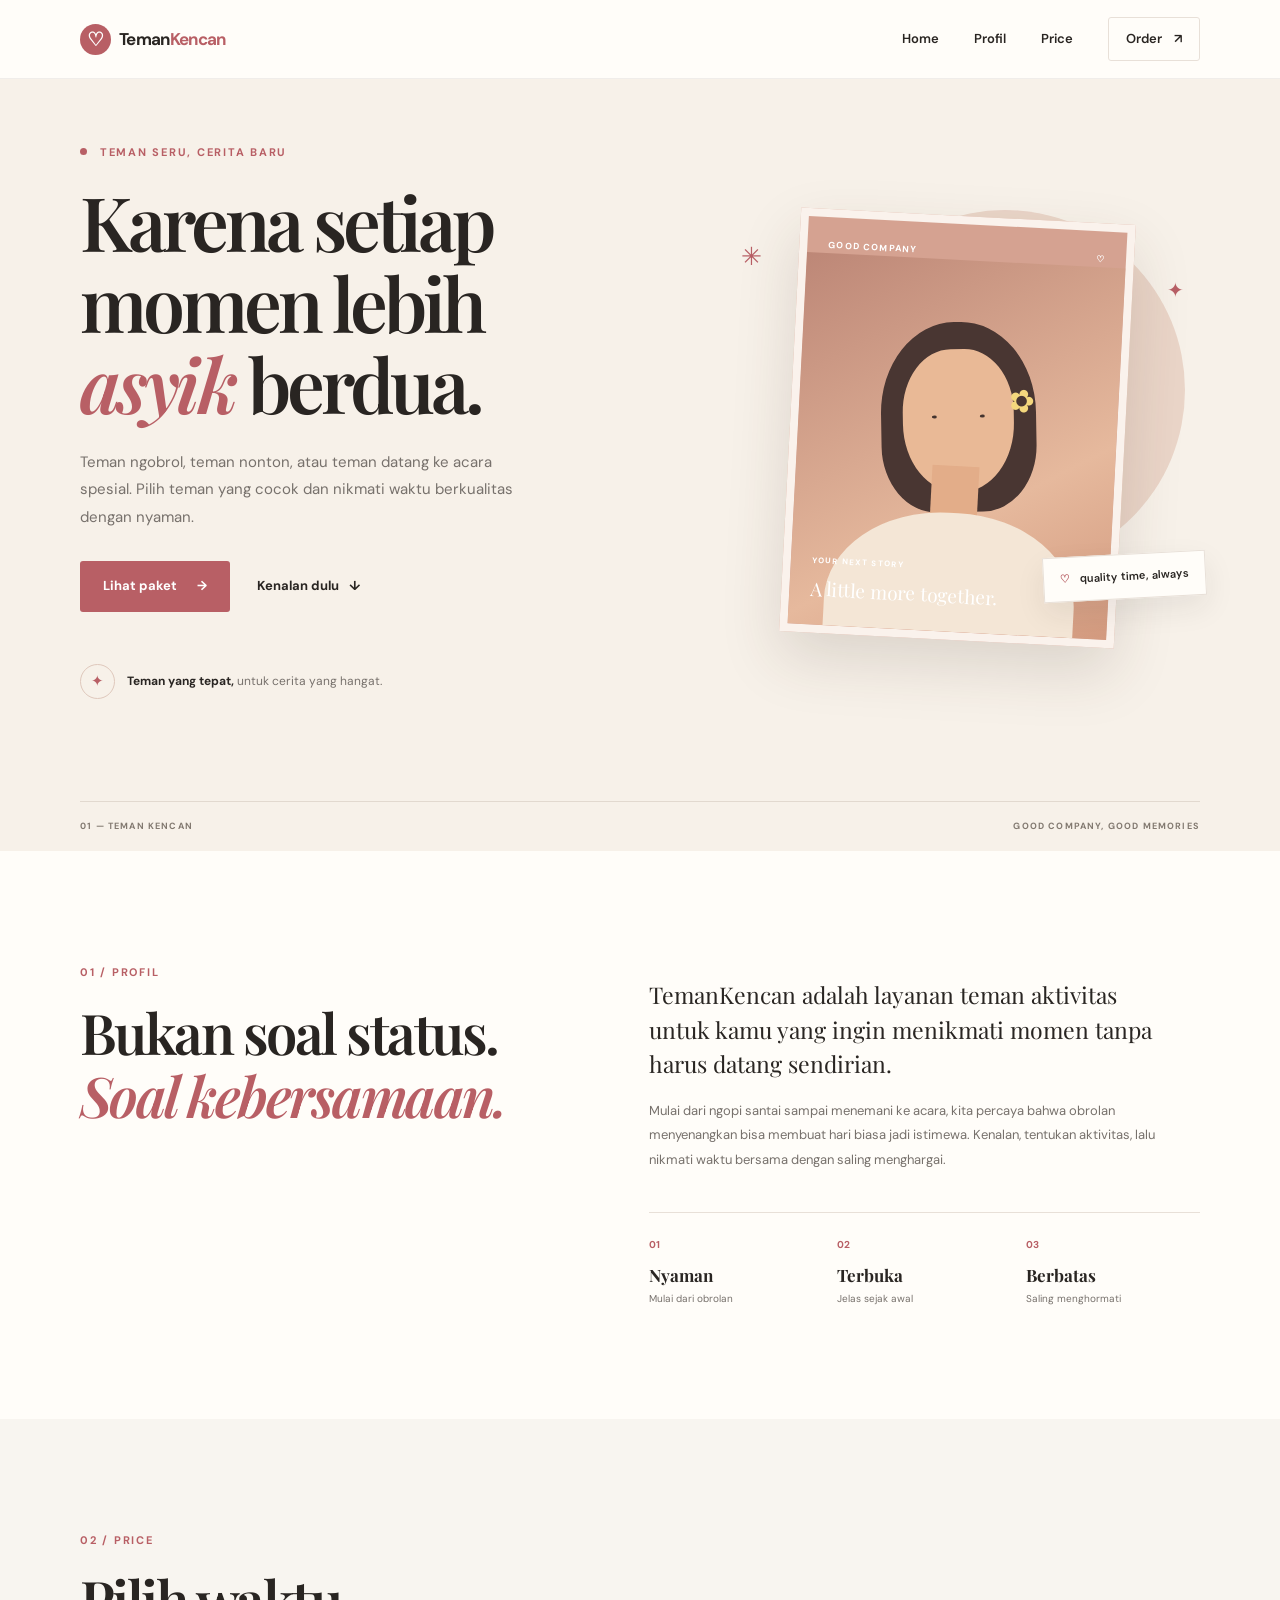
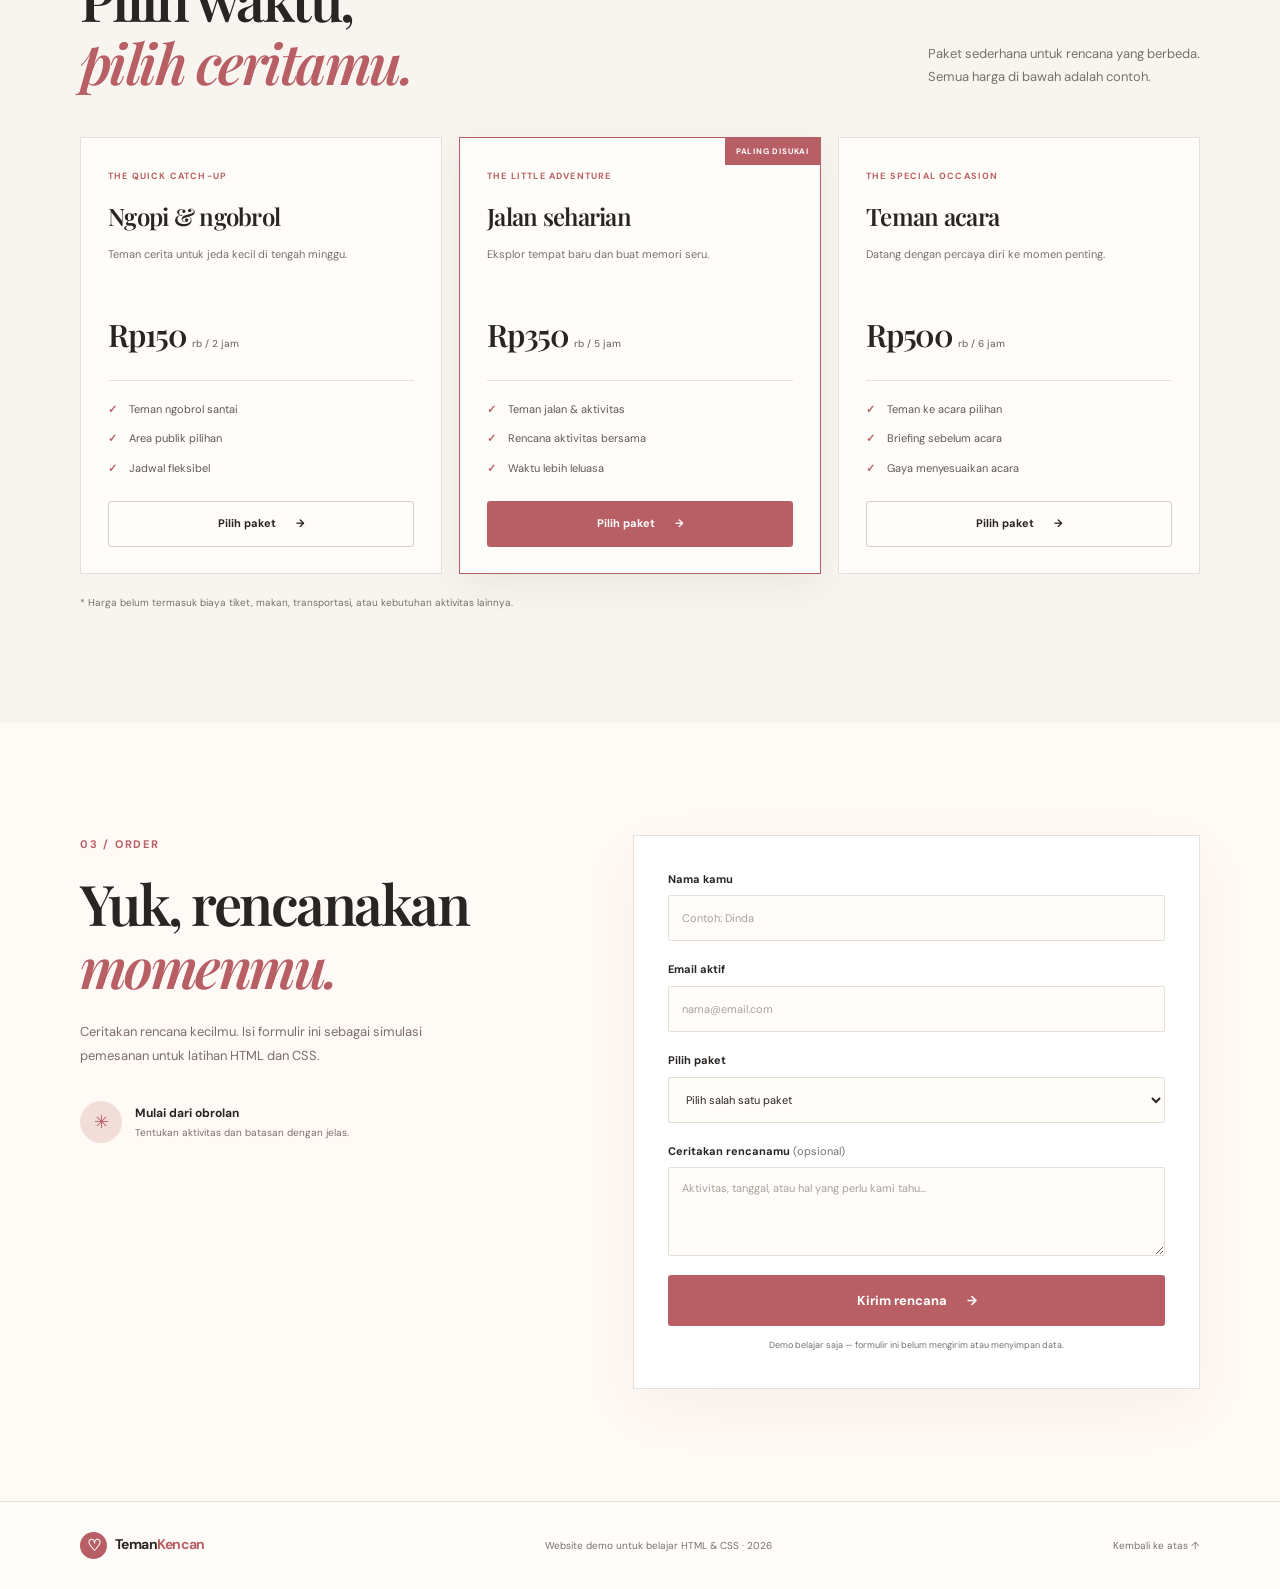
==== index.html @ c17d7fa7 "Add files via upload" ====
<!DOCTYPE html>
<html lang="id">
<head>
  <meta charset="UTF-8">
  <meta name="viewport" content="width=device-width, initial-scale=1.0">
  <meta name="description" content="TemanKencan — teman ngobrol dan teman jalan untuk momen spesialmu.">
  <title>TemanKencan — Teman untuk Momenmu</title>

  <!-- Menghubungkan file HTML ini dengan stylesheet eksternal. -->
  <link rel="stylesheet" href="style.css">

  <!-- Mengambil font dari Google Fonts; website tetap memakai font cadangan jika gagal dimuat. -->
  <link rel="preconnect" href="https://fonts.googleapis.com">
  <link rel="preconnect" href="https://fonts.gstatic.com" crossorigin>
  <link href="https://fonts.googleapis.com/css2?family=DM+Sans:wght@400;500;600;700&family=Playfair+Display:wght@600;700&display=swap" rel="stylesheet">
</head>
<body>
  <!-- Header berisi identitas website dan navigasi menuju bagian-bagian halaman. -->
  <header class="site-header">
    <div class="container nav-wrap">
      <a class="brand" href="#home" aria-label="TemanKencan, kembali ke halaman utama">
        <span class="brand-mark" aria-hidden="true">♡</span>
        Teman<span>Kencan</span>
      </a>

      <!-- Tautan navigasi memakai id section sebagai tujuan. -->
      <nav class="main-nav" aria-label="Navigasi utama">
        <a href="#home">Home</a>
        <a href="#profil">Profil</a>
        <a href="#price">Price</a>
        <a class="nav-cta" href="#order">Order <span aria-hidden="true">↗</span></a>
      </nav>
    </div>
  </header>

  <main>
    <!-- HOME: area pembuka dengan ajakan untuk melihat paket. -->
    <section class="hero" id="home">
      <div class="container hero-grid">
        <div class="hero-copy">
          <p class="eyebrow"><span class="eyebrow-dot"></span> Teman seru, cerita baru</p>
          <h1>Karena setiap momen lebih <em>asyik</em> berdua.</h1>
          <p class="hero-description">
            Teman ngobrol, teman nonton, atau teman datang ke acara spesial.
            Pilih teman yang cocok dan nikmati waktu berkualitas dengan nyaman.
          </p>
          <div class="hero-actions">
            <a class="button button-primary" href="#price">Lihat paket <span aria-hidden="true">→</span></a>
            <a class="text-link" href="#profil">Kenalan dulu <span aria-hidden="true">↓</span></a>
          </div>
          <div class="hero-note">
            <span class="note-icon" aria-hidden="true">✦</span>
            <p><strong>Teman yang tepat,</strong> untuk cerita yang hangat.</p>
          </div>
        </div>

        <!-- Kartu visual dibuat dengan CSS, sehingga tidak memerlukan file gambar tambahan. -->
        <div class="hero-art" aria-label="Ilustrasi dua orang sedang menghabiskan waktu bersama" role="img">
          <div class="art-sun"></div>
          <div class="art-card">
            <div class="art-topline"><span>GOOD COMPANY</span><span>♡</span></div>
            <div class="portrait">
              <div class="portrait-hair"></div>
              <div class="portrait-face"></div>
              <div class="portrait-neck"></div>
              <div class="portrait-body"></div>
              <div class="portrait-flower">✿</div>
            </div>
            <div class="art-caption">
              <span class="caption-tag">YOUR NEXT STORY</span>
              <span class="caption-name">A little more together.</span>
            </div>
          </div>
          <div class="floating-note"><span>♡</span> quality time, always</div>
          <span class="sparkle sparkle-one" aria-hidden="true">✳</span>
          <span class="sparkle sparkle-two" aria-hidden="true">✦</span>
        </div>
      </div>
      <div class="hero-bottom container">
        <span>01 — TEMAN KENCAN</span>
        <span>GOOD COMPANY, GOOD MEMORIES</span>
      </div>
    </section>

    <!-- PROFIL: menjelaskan konsep layanan dan hal yang membuatnya nyaman. -->
    <section class="about section-pad" id="profil">
      <div class="container about-grid">
        <div class="section-heading">
          <p class="eyebrow">01 / Profil</p>
          <h2>Bukan soal status.<br><em>Soal kebersamaan.</em></h2>
        </div>
        <div class="about-content">
          <p class="about-lead">
            TemanKencan adalah layanan teman aktivitas untuk kamu yang ingin
            menikmati momen tanpa harus datang sendirian.
          </p>
          <p class="about-text">
            Mulai dari ngopi santai sampai menemani ke acara, kita percaya bahwa
            obrolan menyenangkan bisa membuat hari biasa jadi istimewa. Kenalan,
            tentukan aktivitas, lalu nikmati waktu bersama dengan saling menghargai.
          </p>
          <div class="values-row">
            <div class="value-item"><span>01</span><strong>Nyaman</strong><small>Mulai dari obrolan</small></div>
            <div class="value-item"><span>02</span><strong>Terbuka</strong><small>Jelas sejak awal</small></div>
            <div class="value-item"><span>03</span><strong>Berbatas</strong><small>Saling menghormati</small></div>
          </div>
        </div>
      </div>
    </section>

    <!-- PRICE: pilihan paket disusun sebagai kartu agar mudah dibandingkan. -->
    <section class="pricing section-pad" id="price">
      <div class="container">
        <div class="pricing-heading">
          <div class="section-heading">
            <p class="eyebrow">02 / Price</p>
            <h2>Pilih waktu,<br><em>pilih ceritamu.</em></h2>
          </div>
          <p class="pricing-intro">Paket sederhana untuk rencana yang berbeda.<br>Semua harga di bawah adalah contoh.</p>
        </div>

        <div class="price-grid">
          <article class="price-card">
            <p class="plan-label">THE QUICK CATCH-UP</p>
            <h3>Ngopi &amp; ngobrol</h3>
            <p class="plan-description">Teman cerita untuk jeda kecil di tengah minggu.</p>
            <p class="price-amount">Rp150<span>rb / 2 jam</span></p>
            <ul class="plan-features">
              <li><span>✓</span> Teman ngobrol santai</li>
              <li><span>✓</span> Area publik pilihan</li>
              <li><span>✓</span> Jadwal fleksibel</li>
            </ul>
            <a class="button button-outline" href="#order">Pilih paket <span aria-hidden="true">→</span></a>
          </article>

          <article class="price-card price-card-featured">
            <span class="popular-label">PALING DISUKAI</span>
            <p class="plan-label">THE LITTLE ADVENTURE</p>
            <h3>Jalan seharian</h3>
            <p class="plan-description">Eksplor tempat baru dan buat memori seru.</p>
            <p class="price-amount">Rp350<span>rb / 5 jam</span></p>
            <ul class="plan-features">
              <li><span>✓</span> Teman jalan &amp; aktivitas</li>
              <li><span>✓</span> Rencana aktivitas bersama</li>
              <li><span>✓</span> Waktu lebih leluasa</li>
            </ul>
            <a class="button button-primary" href="#order">Pilih paket <span aria-hidden="true">→</span></a>
          </article>

          <article class="price-card">
            <p class="plan-label">THE SPECIAL OCCASION</p>
            <h3>Teman acara</h3>
            <p class="plan-description">Datang dengan percaya diri ke momen penting.</p>
            <p class="price-amount">Rp500<span>rb / 6 jam</span></p>
            <ul class="plan-features">
              <li><span>✓</span> Teman ke acara pilihan</li>
              <li><span>✓</span> Briefing sebelum acara</li>
              <li><span>✓</span> Gaya menyesuaikan acara</li>
            </ul>
            <a class="button button-outline" href="#order">Pilih paket <span aria-hidden="true">→</span></a>
          </article>
        </div>
        <p class="price-footnote">* Harga belum termasuk biaya tiket, makan, transportasi, atau kebutuhan aktivitas lainnya.</p>
      </div>
    </section>

    <!-- ORDER: formulir ini adalah tampilan front-end; belum mengirim data ke server. -->
    <section class="order section-pad" id="order">
      <div class="container order-grid">
        <div class="order-copy">
          <p class="eyebrow">03 / Order</p>
          <h2>Yuk, rencanakan<br><em>momenmu.</em></h2>
          <p>Ceritakan rencana kecilmu. Isi formulir ini sebagai simulasi pemesanan untuk latihan HTML dan CSS.</p>
          <div class="order-contact"><span aria-hidden="true">✳</span><div><strong>Mulai dari obrolan</strong><small>Tentukan aktivitas dan batasan dengan jelas.</small></div></div>
        </div>

        <form class="order-form" action="#" method="get">
          <div class="form-row">
            <label for="nama">Nama kamu</label>
            <input type="text" id="nama" name="nama" placeholder="Contoh: Dinda" autocomplete="name" required>
          </div>
          <div class="form-row">
            <label for="email">Email aktif</label>
            <input type="email" id="email" name="email" placeholder="nama@email.com" autocomplete="email" required>
          </div>
          <div class="form-row">
            <label for="paket">Pilih paket</label>
            <select id="paket" name="paket" required>
              <option value="" disabled selected>Pilih salah satu paket</option>
              <option value="ngopi">Ngopi &amp; ngobrol — Rp150rb</option>
              <option value="jalan">Jalan seharian — Rp350rb</option>
              <option value="acara">Teman acara — Rp500rb</option>
            </select>
          </div>
          <div class="form-row">
            <label for="cerita">Ceritakan rencanamu <span>(opsional)</span></label>
            <textarea id="cerita" name="cerita" rows="3" placeholder="Aktivitas, tanggal, atau hal yang perlu kami tahu..."></textarea>
          </div>
          <button class="button button-primary form-submit" type="submit">Kirim rencana <span aria-hidden="true">→</span></button>
          <p class="form-disclaimer">Demo belajar saja — formulir ini belum mengirim atau menyimpan data.</p>
        </form>
      </div>
    </section>
  </main>

  <!-- Footer menutup halaman dan mengingatkan bahwa konten ini adalah proyek demo. -->
  <footer class="site-footer">
    <div class="container footer-inner">
      <a class="brand footer-brand" href="#home"><span class="brand-mark" aria-hidden="true">♡</span>Teman<span>Kencan</span></a>
      <p>Website demo untuk belajar HTML &amp; CSS · 2026</p>
      <a class="back-top" href="#home">Kembali ke atas ↑</a>
    </div>
  </footer>
</body>
</html>
---- style.css ----
/* =========================
   1. DASAR & VARIABEL WARNA
   Variabel CSS memudahkan perubahan warna dan jarak secara konsisten.
   ========================= */
:root {
  --ink: #292522;
  --muted: #77716c;
  --paper: #fffdf9;
  --cream: #f7f1e9;
  --rose: #b85f65;
  --rose-dark: #9f4d54;
  --rose-light: #f2ded9;
  --line: #e8e0d8;
  --serif: "Playfair Display", Georgia, serif;
  --sans: "DM Sans", Arial, sans-serif;
}

/* Menghapus margin bawaan browser dan membuat ukuran elemen lebih mudah dihitung. */
* {
  box-sizing: border-box;
}

html {
  scroll-behavior: smooth; /* Perpindahan antarbagian terasa halus saat menu diklik. */
  scroll-padding-top: 88px;
}

body {
  margin: 0;
  color: var(--ink);
  background: var(--paper);
  font-family: var(--sans);
  font-size: 15px;
  line-height: 1.7;
}

a {
  color: inherit;
  text-decoration: none;
}

button,
input,
select,
textarea {
  font: inherit; /* Kontrol formulir mengikuti font yang dipakai halaman. */
}

.container {
  width: min(1120px, calc(100% - 48px));
  margin-inline: auto;
}

.section-pad {
  padding-block: 112px;
}

.eyebrow {
  margin: 0 0 19px;
  color: var(--rose);
  font-size: 11px;
  font-weight: 700;
  letter-spacing: .16em;
  text-transform: uppercase;
}

.section-heading h2,
.order-copy h2 {
  margin: 0;
  font-family: var(--serif);
  font-size: clamp(38px, 5vw, 56px);
  font-weight: 600;
  letter-spacing: -.045em;
  line-height: 1.12;
}

.section-heading h2 em,
.order-copy h2 em {
  color: var(--rose);
  font-weight: 600;
}

/* =========================
   2. HEADER & TOMBOL
   ========================= */
.site-header {
  position: sticky; /* Header tetap terlihat saat pengunjung menggulir halaman. */
  z-index: 10;
  top: 0;
  border-bottom: 1px solid rgb(41 37 34 / 7%);
  background: rgb(255 253 249 / 94%);
  backdrop-filter: blur(12px);
}

.nav-wrap,
.main-nav,
.brand {
  display: flex;
  align-items: center;
}

.nav-wrap {
  min-height: 78px;
  justify-content: space-between;
}

.brand {
  gap: 8px;
  font-size: 17px;
  font-weight: 700;
  letter-spacing: -.04em;
}

.brand > span:last-child {
  margin-left: -8px;
  color: var(--rose);
}

.brand-mark {
  display: grid;
  width: 31px;
  height: 31px;
  place-items: center;
  border-radius: 50%;
  color: white;
  background: var(--rose);
  font-size: 19px;
}

.main-nav {
  gap: 35px;
  font-size: 13px;
  font-weight: 600;
}

.main-nav a:not(.nav-cta) {
  transition: color .2s ease;
}

.main-nav a:not(.nav-cta):hover,
.text-link:hover,
.back-top:hover {
  color: var(--rose);
}

.main-nav .nav-cta {
  padding: 10px 17px;
  border: 1px solid var(--line);
  border-radius: 3px;
  transition: background .2s ease, color .2s ease, border-color .2s ease;
}

.main-nav .nav-cta:hover {
  border-color: var(--rose);
  color: white;
  background: var(--rose);
}

.nav-cta span {
  margin-left: 9px;
}

.button {
  display: inline-flex;
  min-height: 51px;
  align-items: center;
  justify-content: center;
  gap: 20px;
  padding: 0 22px;
  border: 1px solid transparent;
  border-radius: 3px;
  cursor: pointer;
  font-size: 13px;
  font-weight: 700;
  transition: transform .2s ease, background .2s ease, color .2s ease;
}

.button:hover {
  transform: translateY(-2px);
}

.button-primary {
  color: white;
  background: var(--rose);
}

.button-primary:hover {
  background: var(--rose-dark);
}

.button-outline {
  border-color: #d9cec5;
  color: var(--ink);
  background: transparent;
}

.button-outline:hover {
  border-color: var(--rose);
  color: var(--rose);
}

/* =========================
   3. HOME / HERO
   Ilustrasi potret di sisi kanan dibentuk dari beberapa elemen CSS.
   ========================= */
.hero {
  position: relative;
  overflow: hidden;
  background: var(--cream);
}

.hero-grid {
  display: grid;
  min-height: 620px;
  align-items: center;
  grid-template-columns: 1fr .86fr;
  gap: 70px;
  padding-block: 64px 88px;
}

.hero-copy {
  max-width: 530px;
  padding-bottom: 14px;
}

.eyebrow-dot {
  display: inline-block;
  width: 7px;
  height: 7px;
  margin-right: 8px;
  border-radius: 50%;
  background: var(--rose);
  vertical-align: 1px;
}

.hero h1 {
  max-width: 560px;
  margin: 0;
  font-family: var(--serif);
  font-size: clamp(48px, 6.2vw, 75px);
  font-weight: 600;
  letter-spacing: -.055em;
  line-height: 1.08;
}

.hero h1 em {
  color: var(--rose);
  font-weight: 600;
}

.hero-description {
  max-width: 445px;
  margin: 25px 0 29px;
  color: var(--muted);
  font-size: 15px;
  line-height: 1.85;
}

.hero-actions {
  display: flex;
  align-items: center;
  gap: 27px;
}

.text-link {
  font-size: 13px;
  font-weight: 700;
  transition: color .2s ease;
}

.text-link span {
  margin-left: 7px;
}

.hero-note {
  display: flex;
  align-items: center;
  gap: 12px;
  margin-top: 52px;
}

.note-icon {
  display: grid;
  width: 35px;
  height: 35px;
  place-items: center;
  border: 1px solid #dfc8bc;
  border-radius: 50%;
  color: var(--rose);
}

.hero-note p {
  margin: 0;
  color: var(--muted);
  font-size: 12px;
}

.hero-note strong {
  color: var(--ink);
}

.hero-art {
  position: relative;
  display: grid;
  min-height: 470px;
  place-items: center;
}

.art-sun {
  position: absolute;
  top: 17px;
  right: 15px;
  width: 360px;
  height: 360px;
  border-radius: 50%;
  background: #ead5c8;
}

.art-card {
  position: relative;
  z-index: 1;
  display: flex;
  width: min(335px, 78%);
  height: 424px;
  flex-direction: column;
  justify-content: space-between;
  padding: 21px;
  overflow: hidden;
  border: 8px solid rgb(255 253 249 / 88%);
  background: #d5a291;
  box-shadow: 0 25px 60px rgb(69 46 35 / 15%);
  transform: rotate(3deg);
}

.art-topline {
  z-index: 2;
  display: flex;
  justify-content: space-between;
  color: white;
  font-size: 9px;
  font-weight: 700;
  letter-spacing: .13em;
}

.portrait {
  position: absolute;
  inset: 36px 0 0;
  overflow: hidden;
  background: linear-gradient(150deg, #bd8777, #e6b99d 65%, #d39a7f);
}

.portrait-hair {
  position: absolute;
  top: 62px;
  left: 50%;
  width: 155px;
  height: 190px;
  border-radius: 48% 48% 35% 35%;
  background: #493632;
  transform: translateX(-50%) rotate(-4deg);
}

.portrait-face {
  position: absolute;
  top: 89px;
  left: 50%;
  width: 111px;
  height: 143px;
  border-radius: 44% 44% 48% 48%;
  background: #e9b996;
  transform: translateX(-50%) rotate(-4deg);
}

.portrait-face::before,
.portrait-face::after {
  position: absolute;
  top: 66px;
  width: 5px;
  height: 3px;
  border-radius: 50%;
  background: #44342f;
  content: "";
}

.portrait-face::before {
  left: 29px;
}

.portrait-face::after {
  right: 29px;
}

.portrait-neck {
  position: absolute;
  top: 206px;
  left: 50%;
  width: 47px;
  height: 66px;
  background: #e3ad89;
  transform: translateX(-50%);
}

.portrait-body {
  position: absolute;
  bottom: -71px;
  left: 50%;
  width: 250px;
  height: 190px;
  border-radius: 48% 48% 0 0;
  background: #f4e6d6;
  transform: translateX(-50%);
}

.portrait-flower {
  position: absolute;
  top: 112px;
  left: calc(50% + 49px);
  color: #f4d77d;
  font-size: 31px;
  transform: rotate(15deg);
}

.art-caption {
  position: relative;
  z-index: 2;
  display: flex;
  flex-direction: column;
  gap: 4px;
  color: white;
}

.caption-tag {
  font-size: 8px;
  font-weight: 700;
  letter-spacing: .17em;
}

.caption-name {
  font-family: var(--serif);
  font-size: 19px;
}

.floating-note {
  position: absolute;
  z-index: 2;
  right: -6px;
  bottom: 64px;
  padding: 12px 16px;
  border: 1px solid var(--line);
  background: var(--paper);
  box-shadow: 0 12px 30px rgb(41 37 34 / 8%);
  font-size: 11px;
  font-weight: 600;
  transform: rotate(-3deg);
}

.floating-note span {
  margin-right: 7px;
  color: var(--rose);
}

.sparkle {
  position: absolute;
  color: var(--rose);
}

.sparkle-one {
  top: 43px;
  left: 26px;
  font-size: 25px;
}

.sparkle-two {
  right: 16px;
  top: 80px;
  font-size: 20px;
}

.hero-bottom {
  display: flex;
  justify-content: space-between;
  padding-block: 17px;
  border-top: 1px solid #e2d9cf;
  color: #827970;
  font-size: 9px;
  font-weight: 700;
  letter-spacing: .13em;
}

/* =========================
   4. PROFIL
   ========================= */
.about-grid {
  display: grid;
  grid-template-columns: .85fr 1fr;
  gap: 100px;
}

.about-content {
  padding-top: 15px;
}

.about-lead {
  max-width: 505px;
  margin: 0 0 17px;
  font-family: var(--serif);
  font-size: 23px;
  line-height: 1.5;
}

.about-text {
  max-width: 510px;
  margin: 0;
  color: var(--muted);
  font-size: 13px;
  line-height: 1.9;
}

.values-row {
  display: grid;
  margin-top: 39px;
  padding-top: 23px;
  border-top: 1px solid var(--line);
  grid-template-columns: repeat(3, 1fr);
  gap: 15px;
}

.value-item {
  display: flex;
  flex-direction: column;
}

.value-item span {
  margin-bottom: 8px;
  color: var(--rose);
  font-size: 10px;
  font-weight: 700;
}

.value-item strong {
  font-family: var(--serif);
  font-size: 17px;
}

.value-item small {
  color: var(--muted);
  font-size: 10px;
}

/* =========================
   5. PRICE
   ========================= */
.pricing {
  background: #f8f5f0;
}

.pricing-heading {
  display: flex;
  align-items: end;
  justify-content: space-between;
  margin-bottom: 43px;
}

.pricing-intro {
  margin: 0 0 5px;
  color: var(--muted);
  font-size: 13px;
  line-height: 1.8;
}

.price-grid {
  display: grid;
  align-items: stretch;
  grid-template-columns: repeat(3, 1fr);
  gap: 17px;
}

.price-card {
  position: relative;
  display: flex;
  min-height: 386px;
  flex-direction: column;
  padding: 31px 27px 26px;
  border: 1px solid #e7dfd7;
  background: var(--paper);
}

.price-card-featured {
  border-color: var(--rose);
  box-shadow: 0 13px 34px rgb(93 59 49 / 8%);
}

.popular-label {
  position: absolute;
  top: 0;
  right: 0;
  padding: 7px 11px;
  color: white;
  background: var(--rose);
  font-size: 8px;
  font-weight: 700;
  letter-spacing: .1em;
}

.plan-label {
  margin: 0 0 12px;
  color: var(--rose);
  font-size: 9px;
  font-weight: 700;
  letter-spacing: .13em;
}

.price-card h3 {
  margin: 0;
  font-family: var(--serif);
  font-size: 24px;
  font-weight: 600;
  letter-spacing: -.03em;
}

.plan-description {
  min-height: 45px;
  margin: 8px 0 18px;
  color: var(--muted);
  font-size: 11px;
  line-height: 1.7;
}

.price-amount {
  margin: 0;
  padding-bottom: 19px;
  border-bottom: 1px solid var(--line);
  font-family: var(--serif);
  font-size: 31px;
  font-weight: 600;
  letter-spacing: -.04em;
}

.price-amount span {
  margin-left: 5px;
  color: var(--muted);
  font-family: var(--sans);
  font-size: 10px;
  font-weight: 500;
  letter-spacing: 0;
}

.plan-features {
  display: grid;
  gap: 11px;
  margin: 19px 0 23px;
  padding: 0;
  list-style: none;
  color: #5f5954;
  font-size: 11px;
}

.plan-features span {
  margin-right: 9px;
  color: var(--rose);
  font-weight: 700;
}

.price-card .button {
  width: 100%;
  min-height: 46px;
  margin-top: auto;
  font-size: 11px;
}

.price-footnote {
  margin: 20px 0 0;
  color: var(--muted);
  font-size: 10px;
}

/* =========================
   6. ORDER / FORM
   ========================= */
.order {
  background: #fffaf6;
}

.order-grid {
  display: grid;
  grid-template-columns: .8fr 1fr;
  gap: 100px;
}

.order-copy > p:not(.eyebrow) {
  max-width: 385px;
  margin: 22px 0 32px;
  color: var(--muted);
  font-size: 13px;
  line-height: 1.9;
}

.order-contact {
  display: flex;
  align-items: center;
  gap: 13px;
}

.order-contact > span {
  display: grid;
  width: 42px;
  height: 42px;
  place-items: center;
  border-radius: 50%;
  color: var(--rose);
  background: var(--rose-light);
  font-size: 18px;
}

.order-contact div {
  display: flex;
  flex-direction: column;
}

.order-contact strong {
  font-size: 12px;
}

.order-contact small {
  color: var(--muted);
  font-size: 10px;
}

.order-form {
  padding: 34px;
  border: 1px solid var(--line);
  background: white;
  box-shadow: 0 20px 55px rgb(72 51 38 / 5%);
}

.form-row {
  display: flex;
  flex-direction: column;
  gap: 7px;
  margin-bottom: 19px;
}

.form-row label {
  font-size: 11px;
  font-weight: 700;
}

.form-row label span {
  color: var(--muted);
  font-weight: 400;
}

.form-row input,
.form-row select,
.form-row textarea {
  width: 100%;
  min-height: 46px;
  padding: 11px 13px;
  border: 1px solid #e7e0d9;
  border-radius: 2px;
  outline: none;
  color: var(--ink);
  background: #fffdfa;
  font-size: 11px;
  transition: border-color .2s ease, box-shadow .2s ease;
}

.form-row textarea {
  min-height: 89px;
  resize: vertical;
}

.form-row input:focus,
.form-row select:focus,
.form-row textarea:focus {
  border-color: var(--rose);
  box-shadow: 0 0 0 3px rgb(184 95 101 / 12%);
}

.form-row input::placeholder,
.form-row textarea::placeholder {
  color: #aaa19a;
}

.form-submit {
  width: 100%;
}

.form-disclaimer {
  margin: 12px 0 0;
  color: var(--muted);
  font-size: 9px;
  text-align: center;
}

/* =========================
   7. FOOTER
   ========================= */
.site-footer {
  border-top: 1px solid var(--line);
  background: var(--paper);
}

.footer-inner {
  display: flex;
  min-height: 87px;
  align-items: center;
  justify-content: space-between;
  gap: 20px;
}

.footer-brand {
  font-size: 14px;
}

.footer-brand .brand-mark {
  width: 27px;
  height: 27px;
  font-size: 16px;
}

.footer-inner p,
.back-top {
  margin: 0;
  color: var(--muted);
  font-size: 10px;
}

.back-top {
  transition: color .2s ease;
}

/* =========================
   8. RESPONSIVE
   Aturan media query menyesuaikan tata letak saat lebar layar mengecil.
   ========================= */
@media (max-width: 900px) {
  .section-pad {
    padding-block: 85px;
  }

  .hero-grid {
    min-height: auto;
    grid-template-columns: 1fr .8fr;
    gap: 25px;
  }

  .hero-art {
    min-height: 410px;
  }

  .art-card {
    height: 370px;
  }

  .art-sun {
    width: 290px;
    height: 290px;
  }

  .about-grid,
  .order-grid {
    gap: 55px;
  }

  .price-card {
    padding-inline: 20px;
  }
}

@media (max-width: 680px) {
  .container {
    width: min(100% - 36px, 500px);
  }

  .section-pad {
    padding-block: 72px;
  }

  .nav-wrap {
    min-height: 68px;
  }

  .brand {
    gap: 6px;
    font-size: 15px;
  }

  .brand > span:last-child {
    margin-left: -6px;
  }

  .brand-mark {
    width: 27px;
    height: 27px;
    font-size: 16px;
  }

  .main-nav {
    gap: 15px;
    font-size: 11px;
  }

  .main-nav .nav-cta {
    padding: 7px 10px;
  }

  .nav-cta span {
    margin-left: 3px;
  }

  .hero-grid {
    grid-template-columns: 1fr;
    gap: 13px;
    padding-block: 62px 35px;
  }

  .hero h1 {
    max-width: 480px;
    font-size: clamp(49px, 12vw, 68px);
  }

  .hero-description {
    max-width: 480px;
    margin-block: 19px 24px;
    font-size: 13px;
  }

  .hero-note {
    margin-top: 29px;
  }

  .hero-art {
    min-height: 390px;
    margin-top: 4px;
  }

  .art-card {
    width: 265px;
    height: 352px;
  }

  .art-sun {
    top: 8px;
    right: calc(50% - 165px);
    width: 285px;
    height: 285px;
  }

  .floating-note {
    right: 2px;
    bottom: 43px;
  }

  .sparkle-one {
    left: 12px;
  }

  .sparkle-two {
    right: 3px;
  }

  .hero-bottom {
    font-size: 7px;
    letter-spacing: .09em;
  }

  .about-grid,
  .order-grid {
    grid-template-columns: 1fr;
    gap: 28px;
  }

  .about-content {
    padding-top: 0;
  }

  .about-lead {
    font-size: 21px;
  }

  .pricing-heading {
    align-items: start;
    flex-direction: column;
    gap: 17px;
    margin-bottom: 30px;
  }

  .price-grid {
    max-width: 430px;
    margin-inline: auto;
    grid-template-columns: 1fr;
    gap: 15px;
  }

  .price-card {
    min-height: 365px;
    padding-inline: 26px;
  }

  .order-form {
    padding: 25px 20px;
  }

  .footer-inner {
    min-height: 100px;
    flex-wrap: wrap;
    justify-content: space-between;
    padding-block: 18px;
    row-gap: 10px;
  }

  .footer-inner p {
    order: 3;
    width: 100%;
    text-align: center;
  }
}

/* Pada layar sangat kecil, beri ruang lebih besar untuk setiap tautan navigasi. */
@media (max-width: 380px) {
  .container {
    width: calc(100% - 28px);
  }

  .main-nav {
    gap: 10px;
    font-size: 10px;
  }

  .main-nav .nav-cta {
    padding-inline: 8px;
  }
}

/* Menghormati pengaturan perangkat bagi pengguna yang mengurangi animasi. */
@media (prefers-reduced-motion: reduce) {
  *,
  *::before,
  *::after {
    scroll-behavior: auto !important;
    transition-duration: .01ms !important;
  }
}
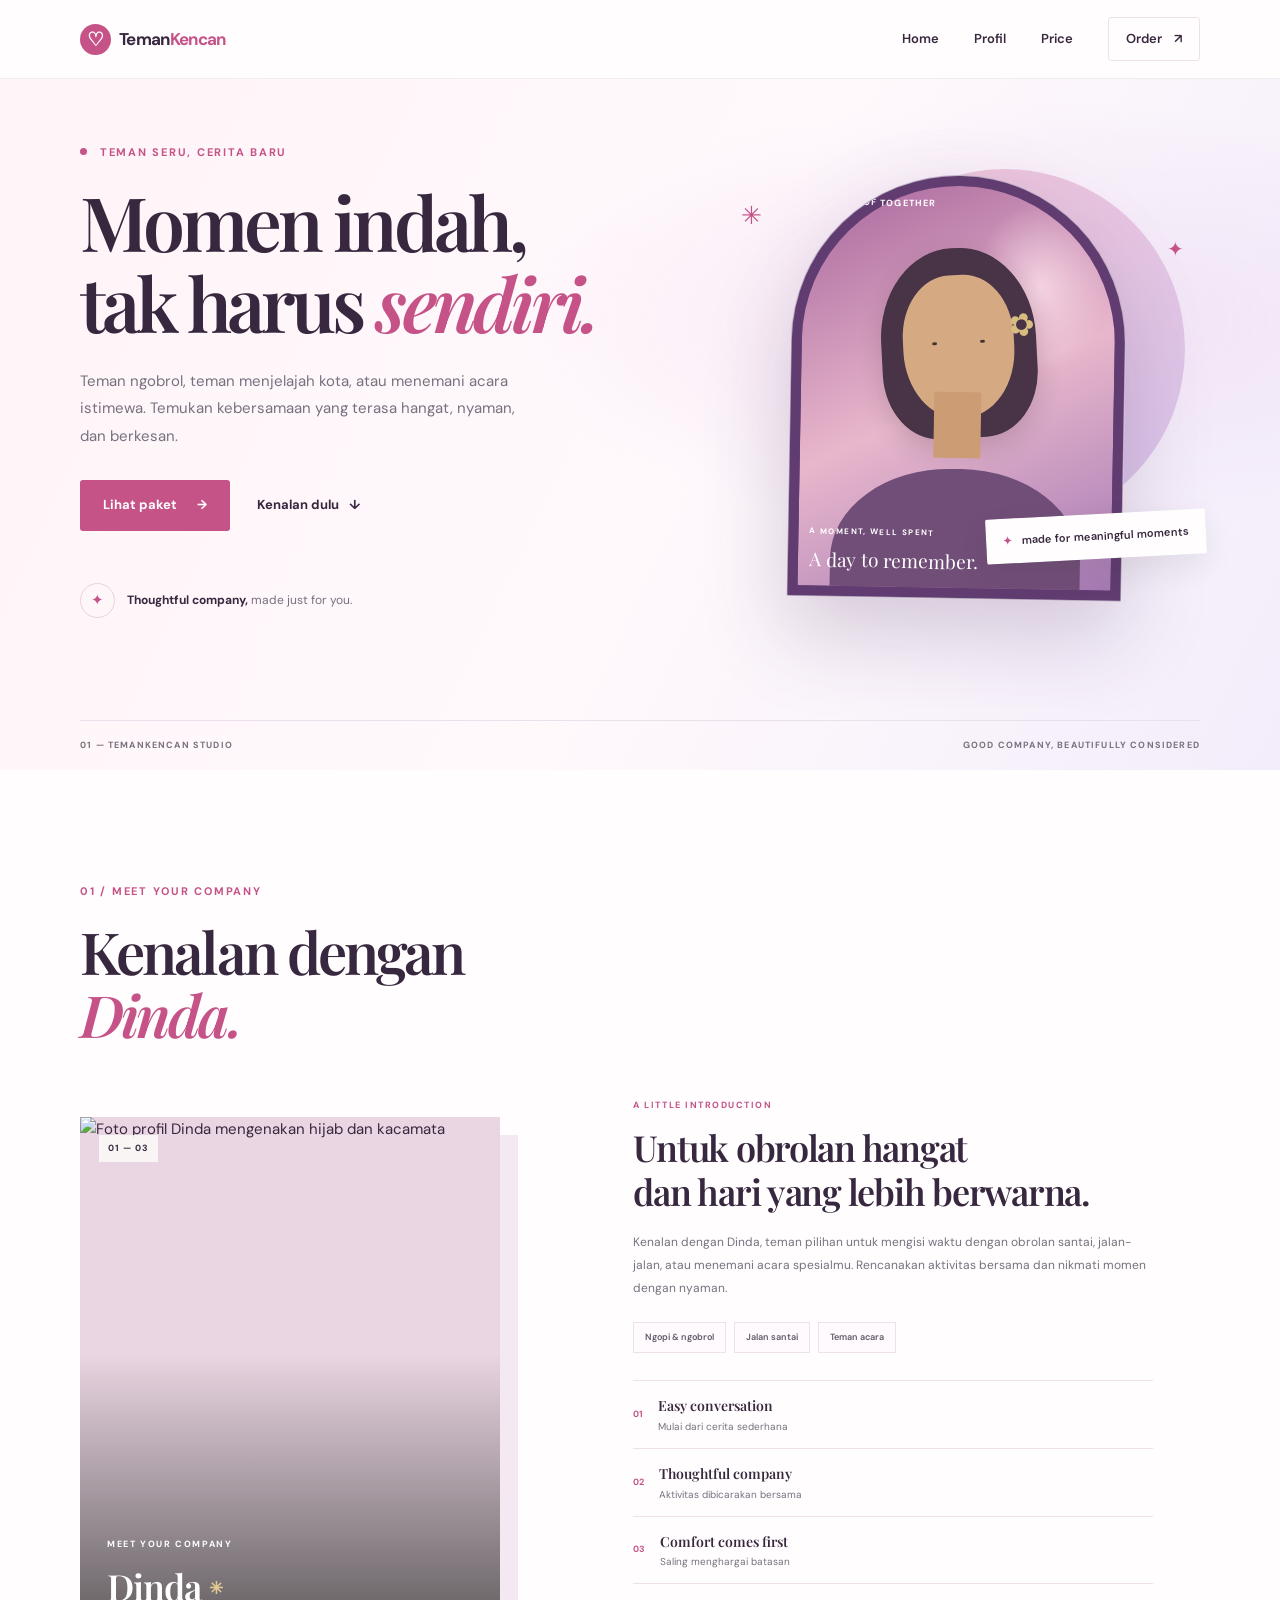
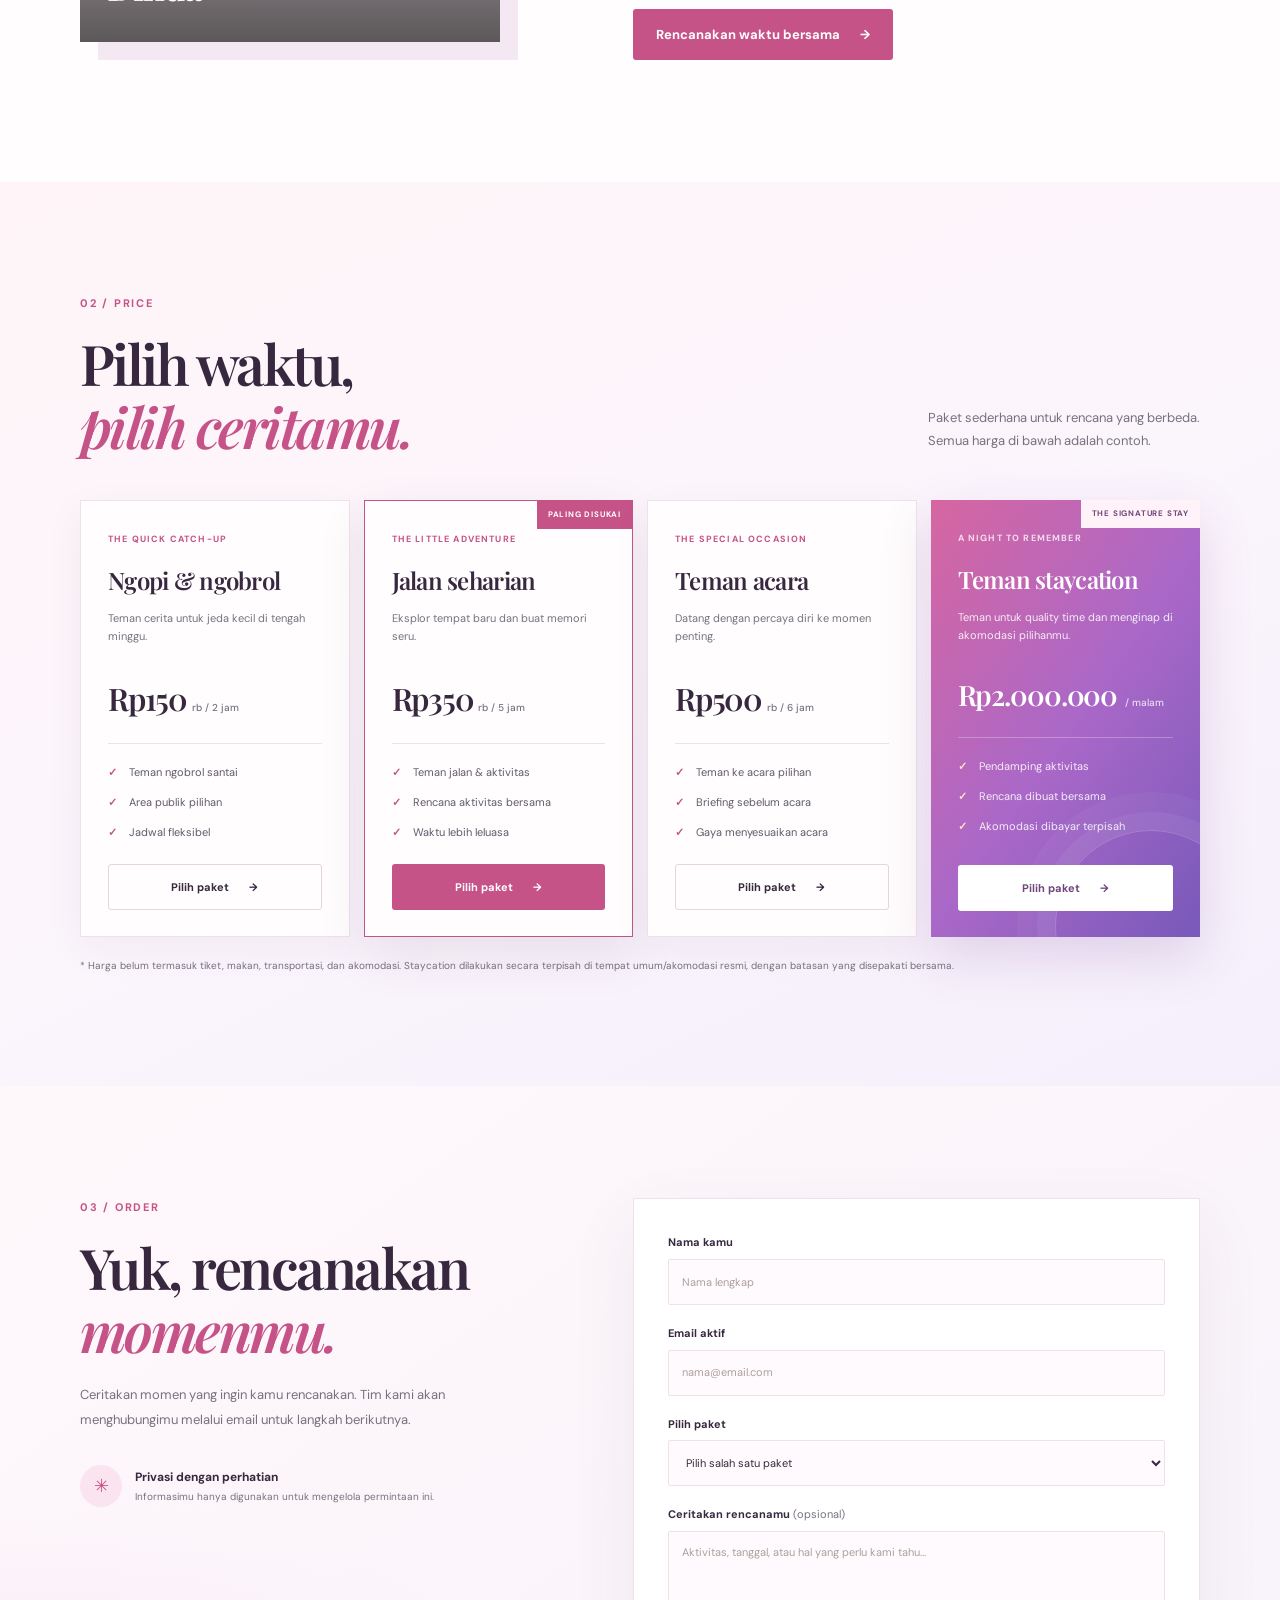
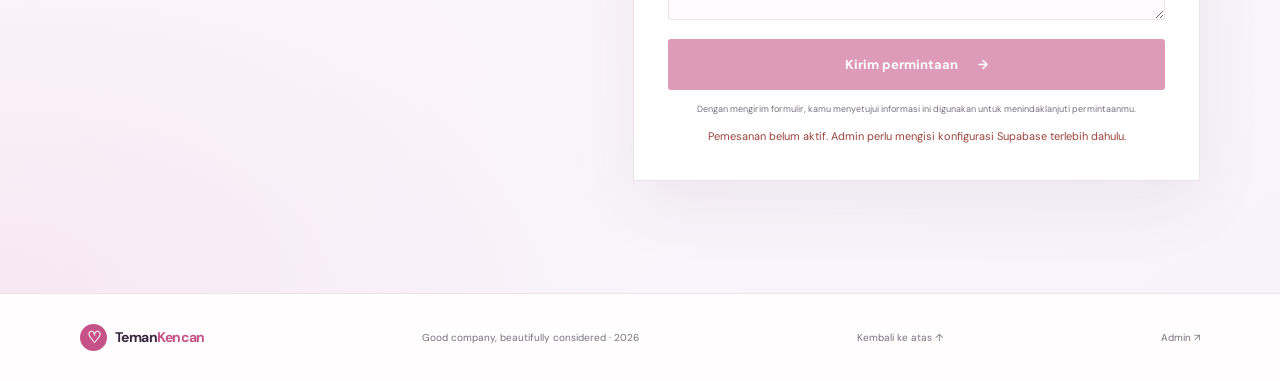
==== commit faadcdf6: "Add files via upload" ====
--- a/index.html
+++ b/index.html
@@ -3,8 +3,9 @@
 <head>
   <meta charset="UTF-8">
   <meta name="viewport" content="width=device-width, initial-scale=1.0">
-  <meta name="description" content="TemanKencan — teman ngobrol dan teman jalan untuk momen spesialmu.">
-  <title>TemanKencan — Teman untuk Momenmu</title>
+  <meta name="description" content="TemanKencan — teman untuk pengalaman yang lebih berkesan. Temukan teman ngobrol, jalan, dan acara pilihan.">
+  <meta name="theme-color" content="#f5f2eb">
+  <title>TemanKencan — Moments, made meaningful</title>
 
   <!-- Menghubungkan file HTML ini dengan stylesheet eksternal. -->
   <link rel="stylesheet" href="style.css">
@@ -38,11 +39,11 @@
     <section class="hero" id="home">
       <div class="container hero-grid">
         <div class="hero-copy">
-          <p class="eyebrow"><span class="eyebrow-dot"></span> Teman seru, cerita baru</p>
-          <h1>Karena setiap momen lebih <em>asyik</em> berdua.</h1>
+          <p class="eyebrow"><span class="eyebrow-dot"></span> TEMAN SERU, CERITA BARU</p>
+          <h1>Momen indah,<br>tak harus <em>sendiri.</em></h1>
           <p class="hero-description">
-            Teman ngobrol, teman nonton, atau teman datang ke acara spesial.
-            Pilih teman yang cocok dan nikmati waktu berkualitas dengan nyaman.
+            Teman ngobrol, teman menjelajah kota, atau menemani acara istimewa.
+            Temukan kebersamaan yang terasa hangat, nyaman, dan berkesan.
           </p>
           <div class="hero-actions">
             <a class="button button-primary" href="#price">Lihat paket <span aria-hidden="true">→</span></a>
@@ -50,15 +51,15 @@
           </div>
           <div class="hero-note">
             <span class="note-icon" aria-hidden="true">✦</span>
-            <p><strong>Teman yang tepat,</strong> untuk cerita yang hangat.</p>
+            <p><strong>Thoughtful company,</strong> made just for you.</p>
           </div>
         </div>
 
         <!-- Kartu visual dibuat dengan CSS, sehingga tidak memerlukan file gambar tambahan. -->
-        <div class="hero-art" aria-label="Ilustrasi dua orang sedang menghabiskan waktu bersama" role="img">
+        <div class="hero-art" aria-label="Ilustrasi editorial yang mewakili waktu berkualitas bersama" role="img">
           <div class="art-sun"></div>
           <div class="art-card">
-            <div class="art-topline"><span>GOOD COMPANY</span><span>♡</span></div>
+            <div class="art-topline"><span>THE ART OF TOGETHER</span><span>✳</span></div>
             <div class="portrait">
               <div class="portrait-hair"></div>
               <div class="portrait-face"></div>
@@ -67,42 +68,69 @@
               <div class="portrait-flower">✿</div>
             </div>
             <div class="art-caption">
-              <span class="caption-tag">YOUR NEXT STORY</span>
-              <span class="caption-name">A little more together.</span>
-            </div>
-          </div>
-          <div class="floating-note"><span>♡</span> quality time, always</div>
+              <span class="caption-tag">A MOMENT, WELL SPENT</span>
+              <span class="caption-name">A day to remember.</span>
+            </div>
+          </div>
+          <div class="floating-note"><span>✦</span> made for meaningful moments</div>
           <span class="sparkle sparkle-one" aria-hidden="true">✳</span>
           <span class="sparkle sparkle-two" aria-hidden="true">✦</span>
         </div>
       </div>
       <div class="hero-bottom container">
-        <span>01 — TEMAN KENCAN</span>
-        <span>GOOD COMPANY, GOOD MEMORIES</span>
-      </div>
-    </section>
-
-    <!-- PROFIL: menjelaskan konsep layanan dan hal yang membuatnya nyaman. -->
+        <span>01 — TEMANKENCAN STUDIO</span>
+        <span>GOOD COMPANY, BEAUTIFULLY CONSIDERED</span>
+      </div>
+    </section>
+
+    <!-- PROFIL: foto dan pengenalan teman aktivitas pilihan. -->
     <section class="about section-pad" id="profil">
-      <div class="container about-grid">
-        <div class="section-heading">
-          <p class="eyebrow">01 / Profil</p>
-          <h2>Bukan soal status.<br><em>Soal kebersamaan.</em></h2>
-        </div>
-        <div class="about-content">
-          <p class="about-lead">
-            TemanKencan adalah layanan teman aktivitas untuk kamu yang ingin
-            menikmati momen tanpa harus datang sendirian.
-          </p>
-          <p class="about-text">
-            Mulai dari ngopi santai sampai menemani ke acara, kita percaya bahwa
-            obrolan menyenangkan bisa membuat hari biasa jadi istimewa. Kenalan,
-            tentukan aktivitas, lalu nikmati waktu bersama dengan saling menghargai.
-          </p>
-          <div class="values-row">
-            <div class="value-item"><span>01</span><strong>Nyaman</strong><small>Mulai dari obrolan</small></div>
-            <div class="value-item"><span>02</span><strong>Terbuka</strong><small>Jelas sejak awal</small></div>
-            <div class="value-item"><span>03</span><strong>Berbatas</strong><small>Saling menghormati</small></div>
+      <div class="container">
+        <div class="profile-intro">
+          <p class="eyebrow">01 / Meet your company</p>
+          <h2>Kenalan dengan<br><em>Dinda.</em></h2>
+        </div>
+        <div class="profile-grid">
+          <figure class="profile-portrait">
+            <img class="profile-image" src="assets/dinda.png" alt="Foto profil Dinda mengenakan hijab dan kacamata" loading="lazy" width="768" height="1019">
+            <figcaption class="portrait-caption">
+              <span>MEET YOUR COMPANY</span>
+              <strong>Dinda <span aria-hidden="true">✳</span></strong>
+            </figcaption>
+            <span class="portrait-index" aria-hidden="true">01 — 03</span>
+          </figure>
+
+          <div class="profile-content">
+            <p class="profile-kicker">A LITTLE INTRODUCTION</p>
+            <h3>Untuk obrolan hangat<br>dan hari yang lebih berwarna.</h3>
+            <p class="profile-description">
+              Kenalan dengan Dinda, teman pilihan untuk mengisi waktu dengan
+              obrolan santai, jalan-jalan, atau menemani acara spesialmu.
+              Rencanakan aktivitas bersama dan nikmati momen dengan nyaman.
+            </p>
+
+            <div class="profile-tags" aria-label="Jenis aktivitas">
+              <span>Ngopi &amp; ngobrol</span>
+              <span>Jalan santai</span>
+              <span>Teman acara</span>
+            </div>
+
+            <div class="profile-details">
+              <div class="profile-detail">
+                <span class="detail-number">01</span>
+                <div><strong>Easy conversation</strong><small>Mulai dari cerita sederhana</small></div>
+              </div>
+              <div class="profile-detail">
+                <span class="detail-number">02</span>
+                <div><strong>Thoughtful company</strong><small>Aktivitas dibicarakan bersama</small></div>
+              </div>
+              <div class="profile-detail">
+                <span class="detail-number">03</span>
+                <div><strong>Comfort comes first</strong><small>Saling menghargai batasan</small></div>
+              </div>
+            </div>
+
+            <a class="button button-primary profile-cta" href="#order">Rencanakan waktu bersama <span aria-hidden="true">→</span></a>
           </div>
         </div>
       </div>
@@ -159,29 +187,43 @@
             </ul>
             <a class="button button-outline" href="#order">Pilih paket <span aria-hidden="true">→</span></a>
           </article>
-        </div>
-        <p class="price-footnote">* Harga belum termasuk biaya tiket, makan, transportasi, atau kebutuhan aktivitas lainnya.</p>
-      </div>
-    </section>
-
-    <!-- ORDER: formulir ini adalah tampilan front-end; belum mengirim data ke server. -->
+
+          <article class="price-card price-card-staycation">
+            <span class="popular-label">THE SIGNATURE STAY</span>
+            <p class="plan-label">A NIGHT TO REMEMBER</p>
+            <h3>Teman staycation</h3>
+            <p class="plan-description">Teman untuk quality time dan menginap di akomodasi pilihanmu.</p>
+            <p class="price-amount">Rp2.000.000<span> / malam</span></p>
+            <ul class="plan-features">
+              <li><span>✓</span> Pendamping aktivitas</li>
+              <li><span>✓</span> Rencana dibuat bersama</li>
+              <li><span>✓</span> Akomodasi dibayar terpisah</li>
+            </ul>
+            <a class="button button-light" href="#order">Pilih paket <span aria-hidden="true">→</span></a>
+          </article>
+        </div>
+        <p class="price-footnote">* Harga belum termasuk tiket, makan, transportasi, dan akomodasi. Staycation dilakukan secara terpisah di tempat umum/akomodasi resmi, dengan batasan yang disepakati bersama.</p>
+      </div>
+    </section>
+
+    <!-- ORDER: app.js mengirim formulir ke Supabase REST API; rahasia server tidak disimpan di browser. -->
     <section class="order section-pad" id="order">
       <div class="container order-grid">
         <div class="order-copy">
           <p class="eyebrow">03 / Order</p>
           <h2>Yuk, rencanakan<br><em>momenmu.</em></h2>
-          <p>Ceritakan rencana kecilmu. Isi formulir ini sebagai simulasi pemesanan untuk latihan HTML dan CSS.</p>
-          <div class="order-contact"><span aria-hidden="true">✳</span><div><strong>Mulai dari obrolan</strong><small>Tentukan aktivitas dan batasan dengan jelas.</small></div></div>
-        </div>
-
-        <form class="order-form" action="#" method="get">
+          <p>Ceritakan momen yang ingin kamu rencanakan. Tim kami akan menghubungimu melalui email untuk langkah berikutnya.</p>
+          <div class="order-contact"><span aria-hidden="true">✳</span><div><strong>Privasi dengan perhatian</strong><small>Informasimu hanya digunakan untuk mengelola permintaan ini.</small></div></div>
+        </div>
+
+        <form class="order-form" data-order-form>
           <div class="form-row">
             <label for="nama">Nama kamu</label>
-            <input type="text" id="nama" name="nama" placeholder="Contoh: Dinda" autocomplete="name" required>
+            <input type="text" id="nama" name="nama" placeholder="Nama lengkap" autocomplete="name" minlength="2" maxlength="100" required>
           </div>
           <div class="form-row">
             <label for="email">Email aktif</label>
-            <input type="email" id="email" name="email" placeholder="nama@email.com" autocomplete="email" required>
+            <input type="email" id="email" name="email" placeholder="nama@email.com" autocomplete="email" maxlength="254" required>
           </div>
           <div class="form-row">
             <label for="paket">Pilih paket</label>
@@ -190,26 +232,35 @@
               <option value="ngopi">Ngopi &amp; ngobrol — Rp150rb</option>
               <option value="jalan">Jalan seharian — Rp350rb</option>
               <option value="acara">Teman acara — Rp500rb</option>
+              <option value="staycation">Teman staycation — Rp2.000.000/malam</option>
             </select>
           </div>
           <div class="form-row">
             <label for="cerita">Ceritakan rencanamu <span>(opsional)</span></label>
-            <textarea id="cerita" name="cerita" rows="3" placeholder="Aktivitas, tanggal, atau hal yang perlu kami tahu..."></textarea>
-          </div>
-          <button class="button button-primary form-submit" type="submit">Kirim rencana <span aria-hidden="true">→</span></button>
-          <p class="form-disclaimer">Demo belajar saja — formulir ini belum mengirim atau menyimpan data.</p>
+            <textarea id="cerita" name="cerita" rows="3" maxlength="2000" placeholder="Aktivitas, tanggal, atau hal yang perlu kami tahu..."></textarea>
+          </div>
+          <div class="website-trap" aria-hidden="true">
+            <label for="website">Website</label>
+            <input id="website" name="website" type="text" tabindex="-1" autocomplete="off">
+          </div>
+          <button class="button button-primary form-submit" type="submit">Kirim permintaan <span aria-hidden="true">→</span></button>
+          <p class="form-disclaimer">Dengan mengirim formulir, kamu menyetujui informasi ini digunakan untuk menindaklanjuti permintaanmu.</p>
+          <p class="form-feedback" data-order-feedback role="status" aria-live="polite"></p>
         </form>
       </div>
     </section>
   </main>
 
-  <!-- Footer menutup halaman dan mengingatkan bahwa konten ini adalah proyek demo. -->
+  <!-- Footer berisi identitas brand, tautan kembali, dan pintu masuk ke panel admin. -->
   <footer class="site-footer">
     <div class="container footer-inner">
       <a class="brand footer-brand" href="#home"><span class="brand-mark" aria-hidden="true">♡</span>Teman<span>Kencan</span></a>
-      <p>Website demo untuk belajar HTML &amp; CSS · 2026</p>
+      <p>Good company, beautifully considered · 2026</p>
       <a class="back-top" href="#home">Kembali ke atas ↑</a>
+      <a class="back-top footer-admin-link" href="admin.html">Admin ↗</a>
     </div>
   </footer>
+  <script src="supabase-config.js"></script>
+  <script src="app.js" defer></script>
 </body>
 </html>
--- a/style.css
+++ b/style.css
@@ -3,14 +3,16 @@
    Variabel CSS memudahkan perubahan warna dan jarak secara konsisten.
    ========================= */
 :root {
-  --ink: #292522;
-  --muted: #77716c;
-  --paper: #fffdf9;
-  --cream: #f7f1e9;
-  --rose: #b85f65;
-  --rose-dark: #9f4d54;
-  --rose-light: #f2ded9;
-  --line: #e8e0d8;
+  --ink: #37283f;
+  --muted: #77717f;
+  --paper: #fffdfd;
+  --cream: #fff2f8;
+  --rose: #c55388;
+  --rose-dark: #a43f72;
+  --rose-light: #f9e4ef;
+  --line: #eee1eb;
+  --purple: #7954b4;
+  --gradient: linear-gradient(125deg, #d766a0 0%, #aa68c8 52%, #7859ba 100%);
   --serif: "Playfair Display", Georgia, serif;
   --sans: "DM Sans", Arial, sans-serif;
 }
@@ -87,8 +89,8 @@
   position: sticky; /* Header tetap terlihat saat pengunjung menggulir halaman. */
   z-index: 10;
   top: 0;
-  border-bottom: 1px solid rgb(41 37 34 / 7%);
-  background: rgb(255 253 249 / 94%);
+  border-bottom: 1px solid rgb(55 40 63 / 7%);
+  background: rgb(255 253 253 / 94%);
   backdrop-filter: blur(12px);
 }
 
@@ -189,7 +191,7 @@
 }
 
 .button-outline {
-  border-color: #d9cec5;
+  border-color: #e5d5e2;
   color: var(--ink);
   background: transparent;
 }
@@ -206,7 +208,9 @@
 .hero {
   position: relative;
   overflow: hidden;
-  background: var(--cream);
+  background:
+    radial-gradient(ellipse at 79% 35%, rgb(188 119 205 / 14%), transparent 35%),
+    linear-gradient(115deg, #fff4f8 0%, #fff9fc 53%, #f3edfb 100%);
 }
 
 .hero-grid {
@@ -284,7 +288,7 @@
   width: 35px;
   height: 35px;
   place-items: center;
-  border: 1px solid #dfc8bc;
+  border: 1px solid #ead2e1;
   border-radius: 50%;
   color: var(--rose);
 }
@@ -313,7 +317,7 @@
   width: 360px;
   height: 360px;
   border-radius: 50%;
-  background: #ead5c8;
+  background: linear-gradient(145deg, #f1c5d9, #d8c5ed);
 }
 
 .art-card {
@@ -326,10 +330,11 @@
   justify-content: space-between;
   padding: 21px;
   overflow: hidden;
-  border: 8px solid rgb(255 253 249 / 88%);
-  background: #d5a291;
-  box-shadow: 0 25px 60px rgb(69 46 35 / 15%);
-  transform: rotate(3deg);
+  border: 1px solid rgb(255 255 255 / 60%);
+  border-radius: 170px 170px 2px 2px;
+  background: #603c70;
+  box-shadow: 0 35px 85px rgb(79 45 91 / 22%);
+  transform: rotate(1deg);
 }
 
 .art-topline {
@@ -344,9 +349,12 @@
 
 .portrait {
   position: absolute;
-  inset: 36px 0 0;
+  inset: 10px 10px 10px;
   overflow: hidden;
-  background: linear-gradient(150deg, #bd8777, #e6b99d 65%, #d39a7f);
+  border-radius: 160px 160px 1px 1px;
+  background:
+    radial-gradient(ellipse at 76% 25%, rgb(255 229 238 / 72%), transparent 20%),
+    linear-gradient(155deg, #a8669d 0%, #e8b7cc 52%, #a579b4 100%);
 }
 
 .portrait-hair {
@@ -356,7 +364,8 @@
   width: 155px;
   height: 190px;
   border-radius: 48% 48% 35% 35%;
-  background: #493632;
+  background: #493346;
+  box-shadow: 0 9px 24px rgb(45 35 29 / 18%);
   transform: translateX(-50%) rotate(-4deg);
 }
 
@@ -367,7 +376,7 @@
   width: 111px;
   height: 143px;
   border-radius: 44% 44% 48% 48%;
-  background: #e9b996;
+  background: #d5aa83;
   transform: translateX(-50%) rotate(-4deg);
 }
 
@@ -396,7 +405,7 @@
   left: 50%;
   width: 47px;
   height: 66px;
-  background: #e3ad89;
+  background: #cc9c74;
   transform: translateX(-50%);
 }
 
@@ -407,7 +416,7 @@
   width: 250px;
   height: 190px;
   border-radius: 48% 48% 0 0;
-  background: #f4e6d6;
+  background: #714e78;
   transform: translateX(-50%);
 }
 
@@ -415,7 +424,7 @@
   position: absolute;
   top: 112px;
   left: calc(50% + 49px);
-  color: #f4d77d;
+  color: #d8bd80;
   font-size: 31px;
   transform: rotate(15deg);
 }
@@ -446,7 +455,8 @@
   right: -6px;
   bottom: 64px;
   padding: 12px 16px;
-  border: 1px solid var(--line);
+  border: 1px solid rgb(255 255 255 / 65%);
+  border-radius: 2px;
   background: var(--paper);
   box-shadow: 0 12px 30px rgb(41 37 34 / 8%);
   font-size: 11px;
@@ -480,78 +490,207 @@
   display: flex;
   justify-content: space-between;
   padding-block: 17px;
-  border-top: 1px solid #e2d9cf;
-  color: #827970;
+  border-top: 1px solid #eadfea;
+  color: #79717d;
   font-size: 9px;
   font-weight: 700;
   letter-spacing: .13em;
 }
 
 /* =========================
-   4. PROFIL
+   4. PROFIL / FEATURED COMPANY
+   Foto memakai object-fit agar tetap rapi di berbagai ukuran layar.
    ========================= */
-.about-grid {
+.profile-intro {
+  margin-bottom: 43px;
+}
+
+.profile-intro h2 {
+  margin: 0;
+  font-family: var(--serif);
+  font-size: clamp(42px, 5vw, 58px);
+  font-weight: 600;
+  letter-spacing: -.05em;
+  line-height: 1.08;
+}
+
+.profile-intro h2 em {
+  color: var(--rose);
+}
+
+.profile-grid {
   display: grid;
-  grid-template-columns: .85fr 1fr;
-  gap: 100px;
-}
-
-.about-content {
-  padding-top: 15px;
-}
-
-.about-lead {
-  max-width: 505px;
-  margin: 0 0 17px;
+  align-items: center;
+  grid-template-columns: minmax(280px, .8fr) 1fr;
+  gap: clamp(45px, 8vw, 100px);
+}
+
+.profile-portrait {
+  position: relative;
+  width: 100%;
+  max-width: 420px;
+  aspect-ratio: 4 / 5;
+  margin: 0;
+  overflow: hidden;
+  background: #ead5e2;
+  box-shadow: 18px 18px 0 #f4e9f2;
+}
+
+.profile-portrait::after {
+  position: absolute;
+  inset: 45% 0 0;
+  background: linear-gradient(transparent, rgb(24 29 25 / 68%));
+  content: "";
+  pointer-events: none;
+}
+
+.profile-image {
+  display: block;
+  width: 100%;
+  height: 100%;
+  object-fit: cover;
+  object-position: center 37%;
+  transition: transform .7s cubic-bezier(.2, .65, .3, 1);
+}
+
+.profile-portrait:hover .profile-image {
+  transform: scale(1.035);
+}
+
+.portrait-caption {
+  position: absolute;
+  z-index: 1;
+  right: 27px;
+  bottom: 25px;
+  left: 27px;
+  display: flex;
+  flex-direction: column;
+  color: white;
+}
+
+.portrait-caption > span {
+  margin-bottom: 3px;
+  font-size: 9px;
+  font-weight: 700;
+  letter-spacing: .18em;
+}
+
+.portrait-caption strong {
   font-family: var(--serif);
-  font-size: 23px;
-  line-height: 1.5;
-}
-
-.about-text {
-  max-width: 510px;
+  font-size: 36px;
+  font-weight: 600;
+  letter-spacing: -.03em;
+}
+
+.portrait-caption strong span {
+  color: #e2c994;
+  font-family: var(--sans);
+  font-size: 17px;
+  vertical-align: 7px;
+}
+
+.portrait-index {
+  position: absolute;
+  z-index: 1;
+  top: 18px;
+  left: 19px;
+  padding: 6px 9px;
+  color: var(--ink);
+  background: rgb(251 250 246 / 89%);
+  font-size: 9px;
+  font-weight: 700;
+  letter-spacing: .11em;
+}
+
+.profile-content {
+  max-width: 520px;
+  padding-block: 10px;
+}
+
+.profile-kicker {
+  margin: 0 0 13px;
+  color: var(--rose);
+  font-size: 9px;
+  font-weight: 700;
+  letter-spacing: .17em;
+}
+
+.profile-content h3 {
   margin: 0;
-  color: var(--muted);
-  font-size: 13px;
+  font-family: var(--serif);
+  font-size: clamp(27px, 3.1vw, 36px);
+  font-weight: 600;
+  letter-spacing: -.035em;
+  line-height: 1.22;
+}
+
+.profile-description {
+  margin: 17px 0 22px;
+  color: var(--muted);
+  font-size: 12px;
   line-height: 1.9;
 }
 
-.values-row {
+.profile-tags {
+  display: flex;
+  flex-wrap: wrap;
+  gap: 8px;
+  margin-bottom: 27px;
+}
+
+.profile-tags span {
+  padding: 7px 11px;
+  border: 1px solid var(--line);
+  color: #62596a;
+  background: #fffafd;
+  font-size: 9px;
+  font-weight: 600;
+}
+
+.profile-details {
   display: grid;
-  margin-top: 39px;
-  padding-top: 23px;
   border-top: 1px solid var(--line);
-  grid-template-columns: repeat(3, 1fr);
+}
+
+.profile-detail {
+  display: flex;
+  align-items: center;
   gap: 15px;
-}
-
-.value-item {
+  padding-block: 13px;
+  border-bottom: 1px solid var(--line);
+}
+
+.detail-number {
+  color: var(--rose);
+  font-size: 9px;
+  font-weight: 700;
+}
+
+.profile-detail div {
   display: flex;
   flex-direction: column;
 }
 
-.value-item span {
-  margin-bottom: 8px;
-  color: var(--rose);
+.profile-detail strong {
+  font-family: var(--serif);
+  font-size: 14px;
+  font-weight: 600;
+}
+
+.profile-detail small {
+  color: var(--muted);
   font-size: 10px;
-  font-weight: 700;
-}
-
-.value-item strong {
-  font-family: var(--serif);
-  font-size: 17px;
-}
-
-.value-item small {
-  color: var(--muted);
-  font-size: 10px;
+}
+
+.profile-cta {
+  margin-top: 25px;
 }
 
 /* =========================
    5. PRICE
    ========================= */
 .pricing {
-  background: #f8f5f0;
+  background: linear-gradient(155deg, #fff5f8 0%, #fbf5fc 54%, #f4effb 100%);
 }
 
 .pricing-heading {
@@ -571,8 +710,8 @@
 .price-grid {
   display: grid;
   align-items: stretch;
-  grid-template-columns: repeat(3, 1fr);
-  gap: 17px;
+  grid-template-columns: repeat(4, minmax(0, 1fr));
+  gap: 14px;
 }
 
 .price-card {
@@ -581,13 +720,71 @@
   min-height: 386px;
   flex-direction: column;
   padding: 31px 27px 26px;
-  border: 1px solid #e7dfd7;
+  border: 1px solid #eee1eb;
+  box-shadow: 0 12px 38px rgb(83 49 76 / 5%);
   background: var(--paper);
 }
 
 .price-card-featured {
   border-color: var(--rose);
-  box-shadow: 0 13px 34px rgb(93 59 49 / 8%);
+  box-shadow: 0 18px 45px rgb(83 49 76 / 10%);
+}
+
+.price-card-staycation {
+  overflow: hidden;
+  border: 0;
+  color: white;
+  background: var(--gradient);
+  box-shadow: 0 20px 48px rgb(133 78 159 / 20%);
+}
+
+.price-card-staycation::after {
+  position: absolute;
+  right: -47px;
+  bottom: -85px;
+  width: 190px;
+  height: 190px;
+  border: 1px solid rgb(255 255 255 / 20%);
+  border-radius: 50%;
+  box-shadow: 0 0 0 18px rgb(255 255 255 / 5%), 0 0 0 38px rgb(255 255 255 / 4%);
+  content: "";
+  pointer-events: none;
+}
+
+.price-card-staycation .popular-label {
+  color: #71467d;
+  background: #fff2f8;
+}
+
+.price-card-staycation .plan-label,
+.price-card-staycation .price-amount span {
+  color: rgb(255 255 255 / 78%);
+}
+
+.price-card-staycation .plan-description,
+.price-card-staycation .plan-features {
+  color: rgb(255 255 255 / 88%);
+}
+
+.price-card-staycation .price-amount {
+  border-color: rgb(255 255 255 / 27%);
+  font-size: clamp(22px, 2.2vw, 28px);
+}
+
+.price-card-staycation .plan-features span {
+  color: #ffe5c5;
+}
+
+.button-light {
+  position: relative;
+  z-index: 1;
+  color: #70447d;
+  background: white;
+}
+
+.button-light:hover {
+  color: #553161;
+  background: #fff1f7;
 }
 
 .popular-label {
@@ -651,7 +848,7 @@
   margin: 19px 0 23px;
   padding: 0;
   list-style: none;
-  color: #5f5954;
+  color: #62596a;
   font-size: 11px;
 }
 
@@ -678,7 +875,9 @@
    6. ORDER / FORM
    ========================= */
 .order {
-  background: #fffaf6;
+  background:
+    radial-gradient(ellipse at 0% 100%, rgb(208 132 187 / 12%), transparent 36%),
+    linear-gradient(145deg, #fff8fb, #f7f3fb);
 }
 
 .order-grid {
@@ -730,7 +929,7 @@
   padding: 34px;
   border: 1px solid var(--line);
   background: white;
-  box-shadow: 0 20px 55px rgb(72 51 38 / 5%);
+  box-shadow: 0 24px 65px rgb(83 49 76 / 7%);
 }
 
 .form-row {
@@ -756,11 +955,11 @@
   width: 100%;
   min-height: 46px;
   padding: 11px 13px;
-  border: 1px solid #e7e0d9;
+  border: 1px solid #eee1eb;
   border-radius: 2px;
   outline: none;
   color: var(--ink);
-  background: #fffdfa;
+  background: #fffafd;
   font-size: 11px;
   transition: border-color .2s ease, box-shadow .2s ease;
 }
@@ -774,7 +973,7 @@
 .form-row select:focus,
 .form-row textarea:focus {
   border-color: var(--rose);
-  box-shadow: 0 0 0 3px rgb(184 95 101 / 12%);
+  box-shadow: 0 0 0 3px rgb(197 83 136 / 13%);
 }
 
 .form-row input::placeholder,
@@ -791,6 +990,40 @@
   color: var(--muted);
   font-size: 9px;
   text-align: center;
+}
+
+.form-feedback {
+  min-height: 0;
+  margin: 10px 0 0;
+  font-size: 11px;
+  text-align: center;
+}
+
+.form-feedback-success {
+  color: #356b4a;
+}
+
+.form-feedback-error {
+  color: #9a433d;
+}
+
+.button:disabled {
+  cursor: not-allowed;
+  opacity: .58;
+  transform: none;
+}
+
+.website-trap {
+  position: absolute;
+  width: 1px;
+  height: 1px;
+  overflow: hidden;
+  clip-path: inset(50%);
+  white-space: nowrap;
+}
+
+.footer-admin-link {
+  margin-left: -7px;
 }
 
 /* =========================
@@ -831,7 +1064,193 @@
 }
 
 /* =========================
-   8. RESPONSIVE
+   8. PANEL ADMIN
+   Halaman admin berbagi palet visual tetapi memiliki ruang yang terpisah.
+   ========================= */
+.admin-page {
+  min-height: 100vh;
+  background:
+    radial-gradient(ellipse at 88% 8%, rgb(206 156 209 / 17%), transparent 28%),
+    var(--paper);
+}
+
+.admin-main {
+  min-height: calc(100vh - 166px);
+  padding-block: 78px 110px;
+}
+
+.admin-title {
+  margin: 0 0 47px;
+  font-family: var(--serif);
+  font-size: clamp(48px, 7vw, 76px);
+  font-weight: 600;
+  letter-spacing: -.055em;
+  line-height: 1.04;
+}
+
+.admin-title em {
+  color: var(--rose);
+}
+
+.admin-login-panel {
+  max-width: 510px;
+  padding: clamp(26px, 5vw, 48px);
+  border: 1px solid var(--line);
+  background: white;
+  box-shadow: 0 24px 70px rgb(83 49 76 / 7%);
+}
+
+.admin-panel-kicker {
+  margin: 0 0 12px;
+  color: var(--rose);
+  font-size: 10px;
+  font-weight: 700;
+  letter-spacing: .16em;
+}
+
+.admin-login-panel h2,
+.admin-dashboard-heading h2 {
+  margin: 0;
+  font-family: var(--serif);
+  font-size: 28px;
+  font-weight: 600;
+  letter-spacing: -.035em;
+}
+
+.admin-panel-copy {
+  margin: 9px 0 24px;
+  color: var(--muted);
+  font-size: 12px;
+}
+
+.admin-login-form {
+  padding: 0;
+  border: 0;
+  box-shadow: none;
+}
+
+.admin-login-form .form-row {
+  margin-bottom: 16px;
+}
+
+.admin-login-form .form-submit {
+  margin-top: 4px;
+}
+
+.admin-feedback {
+  min-height: 0;
+  margin: 12px 0 0;
+  color: var(--muted);
+  font-size: 11px;
+}
+
+.admin-feedback-error {
+  color: #9a433d;
+}
+
+.admin-feedback-success {
+  color: #356b4a;
+}
+
+.admin-security-note {
+  margin: 20px 0 0;
+  color: var(--muted);
+  font-size: 10px;
+}
+
+.admin-dashboard {
+  max-width: 850px;
+}
+
+.admin-dashboard-heading {
+  display: flex;
+  align-items: end;
+  justify-content: space-between;
+  gap: 20px;
+  margin-bottom: 24px;
+  padding-bottom: 22px;
+  border-bottom: 1px solid var(--line);
+}
+
+.admin-dashboard-heading h2 span {
+  color: var(--rose);
+}
+
+.admin-actions {
+  display: flex;
+  gap: 9px;
+}
+
+.admin-actions .button {
+  min-height: 42px;
+  padding-inline: 15px;
+  font-size: 11px;
+}
+
+.admin-order-list {
+  display: grid;
+  gap: 12px;
+}
+
+.admin-order-card {
+  padding: 23px 26px;
+  border: 1px solid var(--line);
+  background: white;
+  box-shadow: 0 10px 32px rgb(83 49 76 / 4%);
+}
+
+.admin-order-header {
+  display: flex;
+  align-items: baseline;
+  justify-content: space-between;
+  gap: 16px;
+}
+
+.admin-order-header h2 {
+  margin: 0;
+  font-family: var(--serif);
+  font-size: 20px;
+  font-weight: 600;
+}
+
+.admin-order-header time {
+  color: var(--muted);
+  font-size: 10px;
+}
+
+.admin-order-email {
+  display: inline-block;
+  margin-top: 3px;
+  color: var(--muted);
+  font-size: 11px;
+}
+
+.admin-order-email:hover {
+  color: var(--rose-dark);
+}
+
+.admin-order-package {
+  display: table;
+  margin: 14px 0 0;
+  padding: 5px 10px;
+  color: var(--rose-dark);
+  background: #f9eaf2;
+  font-size: 10px;
+  font-weight: 700;
+}
+
+.admin-order-notes {
+  margin: 13px 0 0;
+  padding-top: 12px;
+  border-top: 1px solid var(--line);
+  color: var(--muted);
+  font-size: 12px;
+  white-space: pre-wrap;
+  overflow-wrap: anywhere;
+}
+
+/* =========================
+   9. RESPONSIVE
    Aturan media query menyesuaikan tata letak saat lebar layar mengecil.
    ========================= */
 @media (max-width: 900px) {
@@ -858,13 +1277,21 @@
     height: 290px;
   }
 
-  .about-grid,
+  .profile-grid,
   .order-grid {
     gap: 55px;
   }
 
+  .profile-portrait {
+    max-width: 350px;
+  }
+
   .price-card {
     padding-inline: 20px;
+  }
+
+  .price-grid {
+    grid-template-columns: repeat(2, minmax(0, 1fr));
   }
 }
 
@@ -965,18 +1392,23 @@
     letter-spacing: .09em;
   }
 
-  .about-grid,
+  .profile-grid,
   .order-grid {
     grid-template-columns: 1fr;
     gap: 28px;
   }
 
-  .about-content {
-    padding-top: 0;
-  }
-
-  .about-lead {
-    font-size: 21px;
+  .profile-intro {
+    margin-bottom: 31px;
+  }
+
+  .profile-portrait {
+    max-width: 430px;
+    margin-inline: auto;
+  }
+
+  .profile-content {
+    max-width: 100%;
   }
 
   .pricing-heading {
@@ -1014,6 +1446,20 @@
     order: 3;
     width: 100%;
     text-align: center;
+  }
+
+  .admin-main {
+    min-height: calc(100vh - 168px);
+    padding-block: 58px 76px;
+  }
+
+  .admin-title {
+    margin-bottom: 33px;
+  }
+
+  .admin-dashboard-heading {
+    align-items: start;
+    flex-direction: column;
   }
 }
 
